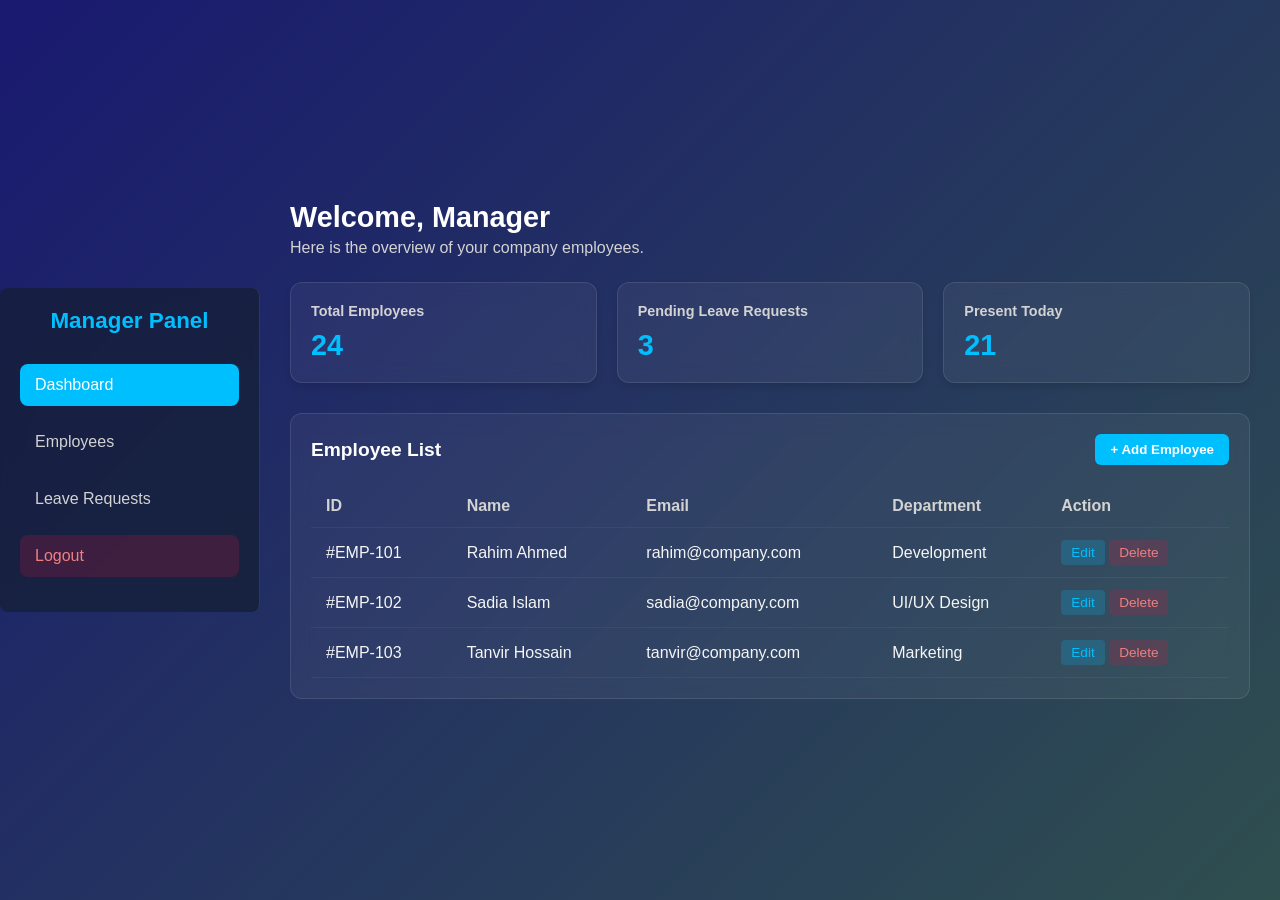
==== manager.html @ e1ac0762 "Added Manager Dashboard UI and Cleaned up CSS Styles" ====
<!DOCTYPE html>
<html lang="en">
<head>
    <meta charset="UTF-8">
    <meta name="viewport" content="width=device-width, initial-scale=1.0, maximum-scale=1.0, user-scalable=no">
    <title>Manager Dashboard - Employee Management System</title>
    <link rel="stylesheet" href="style.css">
</head>
<body class="dashboard-body">

    <!-- Sidebar Navigation -->
    <aside class="sidebar">
        <h2>Manager Panel</h2>
        <ul>
            <li><a href="#" class="active">Dashboard</a></li>
            <li><a href="#">Employees</a></li>
            <li><a href="#">Leave Requests</a></li>
            <li><a href="index.html" class="logout-btn">Logout</a></li>
        </ul>
    </aside>

    <!-- Main Content Area -->
    <main class="main-content">
        <!-- Top Header -->
        <header class="top-header">
            <h1>Welcome, Manager</h1>
            <p>Here is the overview of your company employees.</p>
        </header>

        <!-- Stats Cards Section -->
        <section class="stats-container">
            <div class="stat-card">
                <h3>Total Employees</h3>
                <p class="stat-number">24</p>
            </div>
            <div class="stat-card">
                <h3>Pending Leave Requests</h3>
                <p class="stat-number">3</p>
            </div>
            <div class="stat-card">
                <h3>Present Today</h3>
                <p class="stat-number">21</p>
            </div>
        </section>

        <!-- Employee Table Section -->
        <section class="table-container">
            <div class="table-header">
                <h2>Employee List</h2>
                <button class="add-btn">+ Add Employee</button>
            </div>
            <table>
                <thead>
                    <tr>
                        <th>ID</th>
                        <th>Name</th>
                        <th>Email</th>
                        <th>Department</th>
                        <th>Action</th>
                    </tr>
                </thead>
                <tbody>
                    <tr>
                        <td>#EMP-101</td>
                        <td>Rahim Ahmed</td>
                        <td>rahim@company.com</td>
                        <td>Development</td>
                        <td><button class="action-btn edit">Edit</button> <button class="action-btn delete">Delete</button></td>
                    </tr>
                    <tr>
                        <td>#EMP-102</td>
                        <td>Sadia Islam</td>
                        <td>sadia@company.com</td>
                        <td>UI/UX Design</td>
                        <td><button class="action-btn edit">Edit</button> <button class="action-btn delete">Delete</button></td>
                    </tr>
                    <tr>
                        <td>#EMP-103</td>
                        <td>Tanvir Hossain</td>
                        <td>tanvir@company.com</td>
                        <td>Marketing</td>
                        <td><button class="action-btn edit">Edit</button> <button class="action-btn delete">Delete</button></td>
                    </tr>
                </tbody>
            </table>
        </section>
    </main>

    <script src="script.js"></script>
</body>
</html>
---- style.css ----
/* Universal Reset */
* {
    margin: 0;
    padding: 0;
    box-sizing: border-box;
    font-family: 'Segoe UI', Tahoma, Geneva, Verdana, sans-serif;
}

/* Base Body Styles */
body {
    background: linear-gradient(135deg, midnightblue 0%, darkslategray 100%);
    display: flex;
    justify-content: center;
    align-items: center;
    height: 100vh;
    touch-action: none;
    overflow: hidden;
    color: white;
}

/* Login Container Styles */
.login-container {
    width: 400px;
    padding: 40px 30px;
    background: white;
    border-radius: 12px;
    transition: transform 0.10s ease;
}

.login-container:hover {
    transform: translateY(-8px);
}

.img-box {
    text-align: center;
    margin-bottom: 20px;
}

.login-img {
    width: 65px;
    height: 65px;
    object-fit: cover;
    border-radius: 50%;
    box-shadow: 0 4px 10px rgba(0, 0, 128, 0.2);
}

.login-container h2 {
    text-align: center;
    margin-bottom: 25px;
    color: midnightblue;
    font-size: 24px;
    font-weight: 700;
}

.login-container label {
    display: block;
    margin-top: 15px;
    font-weight: 600;
    color: slategray;
    font-size: 13px;
    text-transform: uppercase;
    letter-spacing: 0.5px;
}

.login-container input, 
.login-container select {
    width: 100%;
    padding: 12px;
    margin-top: 6px;
    border: 1.5px solid lightgray;
    border-radius: 6px;
    font-size: 14px;
    color: darkslategray;
    background-color: ghostwhite;
    transition: all 0.3s ease;
}

.login-container input:focus, 
.login-container select:focus {
    outline: none;
    border-color: dodgerblue;
    background-color: white;
    box-shadow: 0 0 0 3px rgba(30, 144, 255, 0.2);
}

.login-container button {
    width: 100%;
    padding: 12px;
    margin-top: 25px;
    background: dodgerblue;
    color: white;
    border: none;
    border-radius: 6px;
    font-size: 15px;
    cursor: pointer;
    font-weight: 600;
    transition: background 0.2s ease;
}

.login-container button:hover {
    background: royalblue;
}


/* --- Manager Dashboard Layout Styles --- */

.dashboard-body {
    margin: 0;
    display: flex;
    background: linear-gradient(135deg, midnightblue 0%, darkslategray 100%);
    color: whitesmoke;
    font-family: 'Segoe UI', Tahoma, Geneva, Verdana, sans-serif;
    height: 100vh;
    overflow: hidden;
    touch-action: none;
}

/* Sidebar */
.sidebar {
    width: 260px;
    background: rgba(20, 30, 50, 0.7);
    backdrop-filter: blur(12px);
    border-right: 1px solid rgba(255, 255, 255, 0.1);
    display: flex;
    flex-direction: column;
    padding: 20px;
    border-radius: 8px;
}

.sidebar h2 {
    font-size: 1.4rem;
    color: deepskyblue;
    margin-bottom: 30px;
    text-align: center;
}

.sidebar ul {
    list-style: none;
    padding: 0;
}

.sidebar ul li {
    margin-bottom: 15px;
}

.sidebar ul li a {
    display: block;
    color: lightgray;
    text-decoration: none;
    padding: 12px 15px;
    border-radius: 8px;
    transition: 0.3s ease;
}

.sidebar ul li a:hover, 
.sidebar ul li a.active {
    background: deepskyblue;
    color: white;
}

.sidebar .logout-btn {
    margin-top: auto;
    background: rgba(220, 20, 60, 0.2);
    color: lightcoral;
}

.sidebar .logout-btn:hover {
    background: crimson;
    color: white;
}

/* Main Content Area */
.main-content {
    flex: 1;
    padding: 30px;
    overflow-y: auto;
}

.top-header h1 {
    font-size: 1.8rem;
    margin-bottom: 5px;
    color: white;
}

.top-header p {
    color: lightgray;
    margin-bottom: 25px;
}

/* Stats Cards */
.stats-container {
    display: flex;
    gap: 20px;
    margin-bottom: 30px;
}

.stat-card {
    background: rgba(255, 255, 255, 0.05);
    backdrop-filter: blur(10px);
    border: 1px solid rgba(255, 255, 255, 0.1);
    padding: 20px;
    border-radius: 12px;
    flex: 1;
    box-shadow: 0 4px 6px rgba(0, 0, 0, 0.1);
}

.stat-card h3 {
    font-size: 0.9rem;
    color: lightgray;
    margin-bottom: 10px;
}

.stat-number {
    font-size: 1.8rem;
    font-weight: bold;
    color: deepskyblue;
}

/* Table Container */
.table-container {
    background: rgba(255, 255, 255, 0.05);
    backdrop-filter: blur(10px);
    border: 1px solid rgba(255, 255, 255, 0.1);
    padding: 20px;
    border-radius: 12px;
}

.table-header {
    display: flex;
    justify-content: space-between;
    align-items: center;
    margin-bottom: 20px;
}

.table-header h2 {
    font-size: 1.2rem;
    color: white;
}

.add-btn {
    background: deepskyblue;
    color: white;
    border: none;
    padding: 8px 15px;
    border-radius: 6px;
    cursor: pointer;
    font-weight: 600;
    transition: 0.2s;
}

.add-btn:hover {
    background: dodgerblue;
}

table {
    width: 100%;
    border-collapse: collapse;
    text-align: left;
}

th, td {
    padding: 12px 15px;
    border-bottom: 1px solid rgba(255, 255, 255, 0.05);
}

th {
    color: lightgray;
    font-weight: 600;
}

td {
    color: whitesmoke;
}

.action-btn {
    padding: 5px 10px;
    border: none;
    border-radius: 4px;
    cursor: pointer;
    font-size: 0.85rem;
}

.action-btn.edit {
    background: rgba(0, 191, 255, 0.2);
    color: deepskyblue;
}

.action-btn.delete {
    background: rgba(220, 20, 60, 0.2);
    color: lightcoral;
}

.action-btn:hover {
    opacity: 0.8;
}
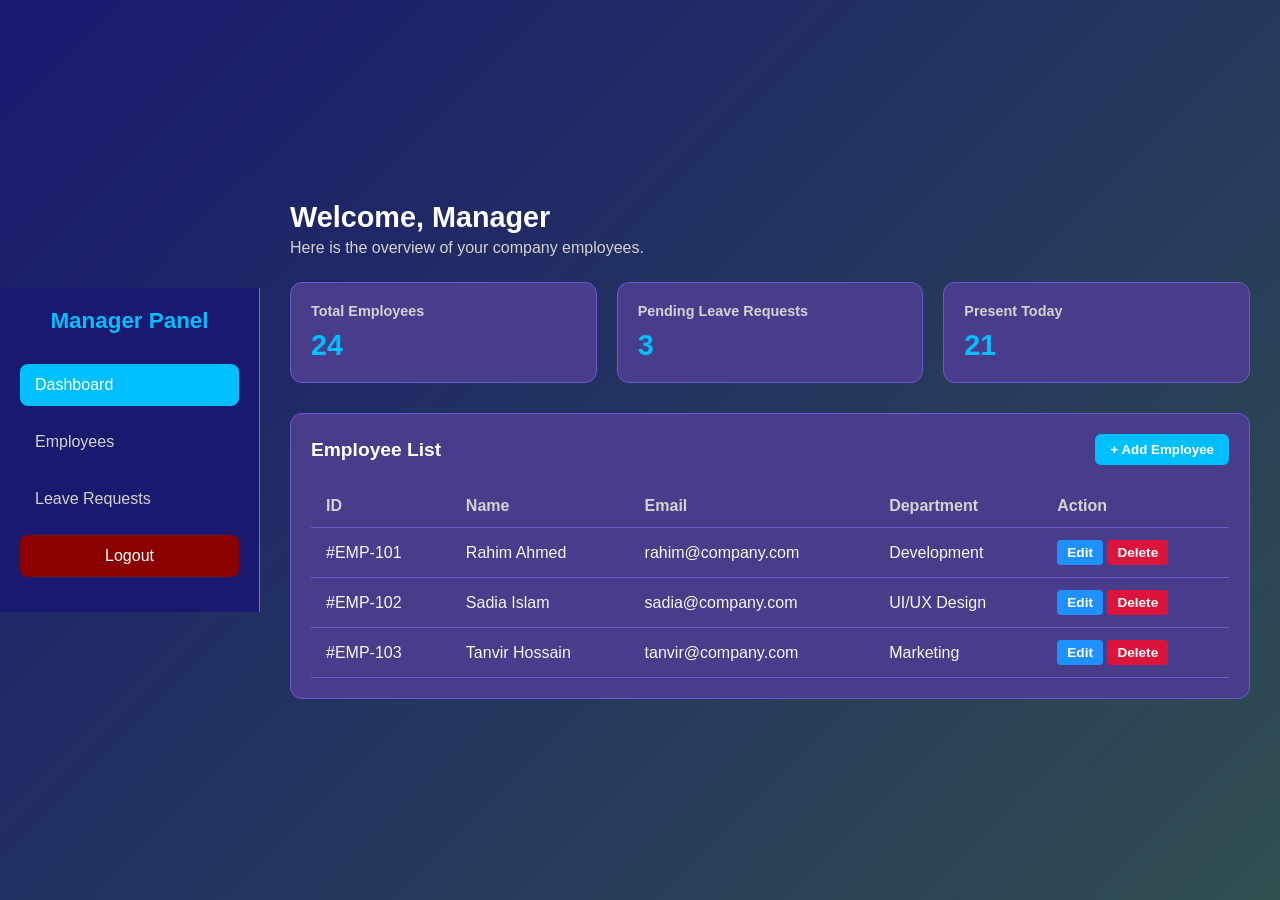
==== commit 80f2878f: ":Added Java Script" ====
--- a/manager.html
+++ b/manager.html
@@ -8,13 +8,13 @@
 </head>
 <body class="dashboard-body">
 
-    <!-- Sidebar Navigation -->
+    <!-- Sidebar Menu -->
     <aside class="sidebar">
         <h2>Manager Panel</h2>
         <ul>
-            <li><a href="#" class="active">Dashboard</a></li>
-            <li><a href="#">Employees</a></li>
-            <li><a href="#">Leave Requests</a></li>
+            <li><a href="#" class="active" onclick="showTab('dashboard', this)">Dashboard</a></li>
+            <li><a href="#" onclick="showTab('employees', this)">Employees</a></li>
+            <li><a href="#" onclick="showTab('leaves', this)">Leave Requests</a></li>
             <li><a href="index.html" class="logout-btn">Logout</a></li>
         </ul>
     </aside>
@@ -28,7 +28,7 @@
         </header>
 
         <!-- Stats Cards Section -->
-        <section class="stats-container">
+        <section id="statsBox" class="stats-container">
             <div class="stat-card">
                 <h3>Total Employees</h3>
                 <p class="stat-number">24</p>
@@ -44,7 +44,7 @@
         </section>
 
         <!-- Employee Table Section -->
-        <section class="table-container">
+        <section id="empBox" class="table-container">
             <div class="table-header">
                 <h2>Employee List</h2>
                 <button class="add-btn">+ Add Employee</button>
@@ -84,6 +84,46 @@
                 </tbody>
             </table>
         </section>
+
+        <!-- Leave Requests Section (Hidden by default) -->
+        <section id="leaveBox" class="table-container" style="display: none;">
+            <div class="table-header">
+                <h2>Leave Requests</h2>
+            </div>
+            <table>
+                <thead>
+                    <tr>
+                        <th>Employee</th>
+                        <th>Days</th>
+                        <th>Reason</th>
+                        <th>Status</th>
+                        <th>Action</th>
+                    </tr>
+                </thead>
+                <tbody>
+                    <tr>
+                        <td>Rahim Ahmed</td>
+                        <td>2 Days</td>
+                        <td>Sick Leave</td>
+                        <td>Pending</td>
+                        <td>
+                            <button class="action-btn edit" onclick="changeStatus(this, 'Approved')">Approve</button>
+                            <button class="action-btn delete" onclick="changeStatus(this, 'Rejected')">Reject</button>
+                        </td>
+                    </tr>
+                    <tr>
+                        <td>Sadia Islam</td>
+                        <td>1 Day</td>
+                        <td>Personal Work</td>
+                        <td>Pending</td>
+                        <td>
+                            <button class="action-btn edit" onclick="changeStatus(this, 'Approved')">Approve</button>
+                            <button class="action-btn delete" onclick="changeStatus(this, 'Rejected')">Reject</button>
+                        </td>
+                    </tr>
+                </tbody>
+            </table>
+        </section>
     </main>
 
     <script src="script.js"></script>
--- a/style.css
+++ b/style.css
@@ -6,19 +6,18 @@
     font-family: 'Segoe UI', Tahoma, Geneva, Verdana, sans-serif;
 }
 
-/* Base Body Styles */
+/* Login Page Body */
 body {
     background: linear-gradient(135deg, midnightblue 0%, darkslategray 100%);
     display: flex;
     justify-content: center;
     align-items: center;
     height: 100vh;
-    touch-action: none;
     overflow: hidden;
     color: white;
 }
 
-/* Login Container Styles */
+/* Login Container */
 .login-container {
     width: 400px;
     padding: 40px 30px;
@@ -41,7 +40,7 @@
     height: 65px;
     object-fit: cover;
     border-radius: 50%;
-    box-shadow: 0 4px 10px rgba(0, 0, 128, 0.2);
+    border: 2px solid midnightblue;
 }
 
 .login-container h2 {
@@ -80,7 +79,6 @@
     outline: none;
     border-color: dodgerblue;
     background-color: white;
-    box-shadow: 0 0 0 3px rgba(30, 144, 255, 0.2);
 }
 
 .login-container button {
@@ -101,9 +99,7 @@
     background: royalblue;
 }
 
-
-/* --- Manager Dashboard Layout Styles --- */
-
+/* Manager Dashboard Layout (Starts Here) */
 .dashboard-body {
     margin: 0;
     display: flex;
@@ -112,19 +108,16 @@
     font-family: 'Segoe UI', Tahoma, Geneva, Verdana, sans-serif;
     height: 100vh;
     overflow: hidden;
-    touch-action: none;
 }
 
 /* Sidebar */
 .sidebar {
     width: 260px;
-    background: rgba(20, 30, 50, 0.7);
-    backdrop-filter: blur(12px);
-    border-right: 1px solid rgba(255, 255, 255, 0.1);
+    background: midnightblue;
+    border-right: 1px solid slategray;
     display: flex;
     flex-direction: column;
     padding: 20px;
-    border-radius: 8px;
 }
 
 .sidebar h2 {
@@ -160,13 +153,13 @@
 
 .sidebar .logout-btn {
     margin-top: auto;
-    background: rgba(220, 20, 60, 0.2);
-    color: lightcoral;
+    background: darkred;
+    color: white;
+    text-align: center;
 }
 
 .sidebar .logout-btn:hover {
     background: crimson;
-    color: white;
 }
 
 /* Main Content Area */
@@ -195,13 +188,11 @@
 }
 
 .stat-card {
-    background: rgba(255, 255, 255, 0.05);
-    backdrop-filter: blur(10px);
-    border: 1px solid rgba(255, 255, 255, 0.1);
+    background: darkslateblue;
+    border: 1px solid slateblue;
     padding: 20px;
     border-radius: 12px;
     flex: 1;
-    box-shadow: 0 4px 6px rgba(0, 0, 0, 0.1);
 }
 
 .stat-card h3 {
@@ -218,9 +209,8 @@
 
 /* Table Container */
 .table-container {
-    background: rgba(255, 255, 255, 0.05);
-    backdrop-filter: blur(10px);
-    border: 1px solid rgba(255, 255, 255, 0.1);
+    background: darkslateblue;
+    border: 1px solid slateblue;
     padding: 20px;
     border-radius: 12px;
 }
@@ -260,7 +250,7 @@
 
 th, td {
     padding: 12px 15px;
-    border-bottom: 1px solid rgba(255, 255, 255, 0.05);
+    border-bottom: 1px solid slateblue;
 }
 
 th {
@@ -272,24 +262,26 @@
     color: whitesmoke;
 }
 
+/* Table Action Buttons */
 .action-btn {
     padding: 5px 10px;
     border: none;
     border-radius: 4px;
     cursor: pointer;
     font-size: 0.85rem;
+    font-weight: 600;
 }
 
 .action-btn.edit {
-    background: rgba(0, 191, 255, 0.2);
-    color: deepskyblue;
+    background: dodgerblue;
+    color: white;
 }
 
 .action-btn.delete {
-    background: rgba(220, 20, 60, 0.2);
-    color: lightcoral;
+    background: crimson;
+    color: white;
 }
 
 .action-btn:hover {
-    opacity: 0.8;
+    opacity: 0.85;
 }
